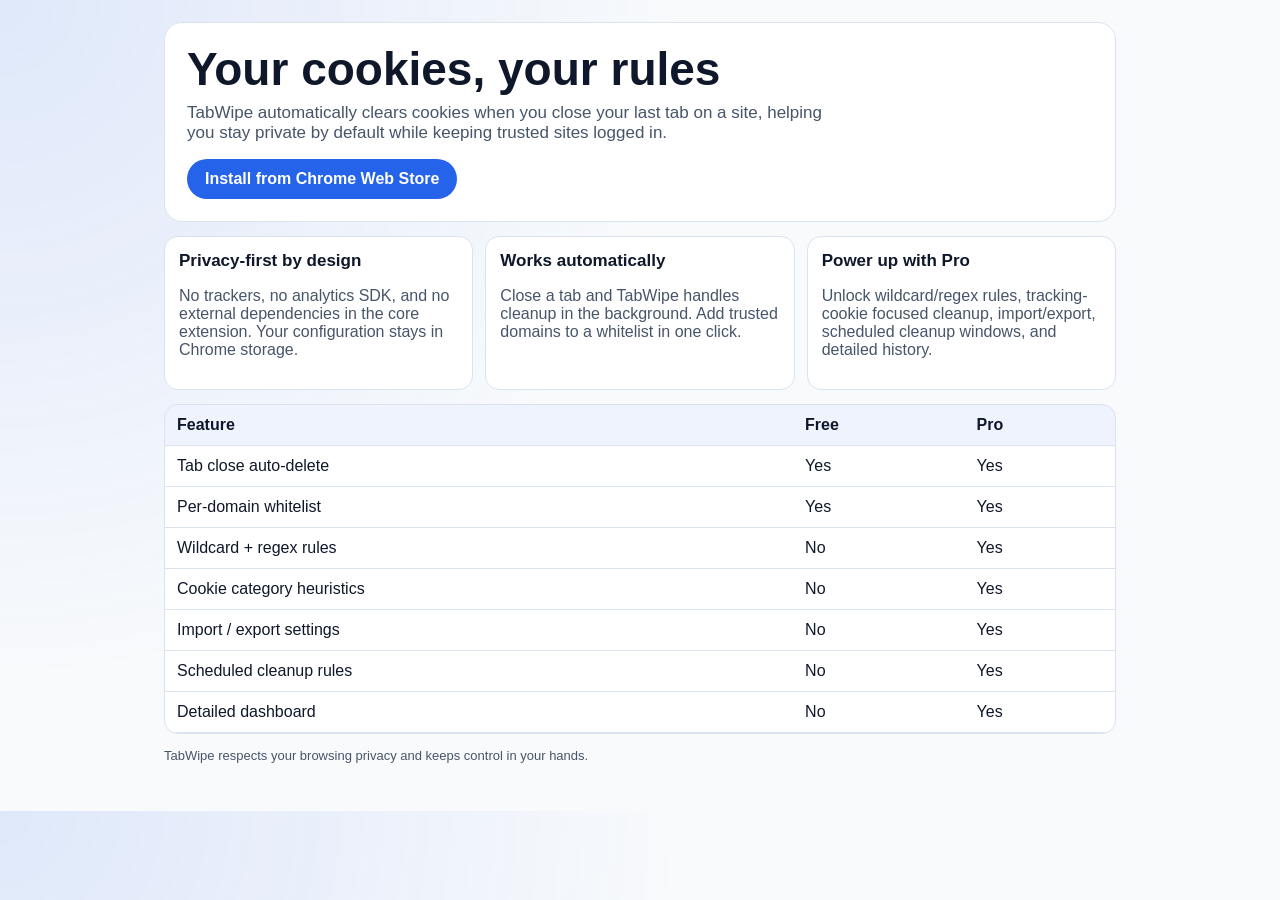
==== docs/index.html @ 3f084142 "feat: TabWipe MVP - Chrome MV3 cookie auto-delete extension - Core: tab close → 5s delay → auto-dele" ====
<!doctype html>
<html lang="en">
  <head>
    <meta charset="utf-8" />
    <meta name="viewport" content="width=device-width, initial-scale=1" />
    <title>TabWipe - Your cookies, your rules</title>
    <style>
      :root {
        --primary: #2563eb;
        --primary-dark: #1d4ed8;
        --bg: #f8fafc;
        --surface: #ffffff;
        --text: #0f172a;
        --muted: #475569;
        --border: #dbe3ee;
      }

      * {
        box-sizing: border-box;
      }

      body {
        margin: 0;
        font-family: -apple-system, BlinkMacSystemFont, "Segoe UI", Roboto, sans-serif;
        color: var(--text);
        background:
          radial-gradient(circle at top left, rgba(37, 99, 235, 0.12), transparent 45%),
          var(--bg);
      }

      .container {
        max-width: 980px;
        margin: 0 auto;
        padding: 22px 14px 48px;
      }

      .hero {
        background: var(--surface);
        border: 1px solid var(--border);
        border-radius: 18px;
        padding: 22px;
      }

      h1 {
        margin: 0;
        font-size: clamp(30px, 5vw, 46px);
        line-height: 1.05;
      }

      .hero p {
        color: var(--muted);
        margin: 10px 0 0;
        max-width: 650px;
        font-size: 17px;
      }

      .cta {
        margin-top: 16px;
        display: inline-flex;
        align-items: center;
        gap: 8px;
        background: var(--primary);
        color: #fff;
        text-decoration: none;
        border-radius: 999px;
        padding: 11px 18px;
        font-weight: 700;
      }

      .cta:hover {
        background: var(--primary-dark);
      }

      .grid {
        margin-top: 14px;
        display: grid;
        grid-template-columns: repeat(auto-fit, minmax(240px, 1fr));
        gap: 12px;
      }

      .card {
        background: var(--surface);
        border: 1px solid var(--border);
        border-radius: 14px;
        padding: 14px;
      }

      .card h2 {
        margin: 0 0 8px;
        font-size: 17px;
      }

      .card p,
      .card li {
        color: var(--muted);
      }

      .compare {
        margin-top: 14px;
        background: var(--surface);
        border: 1px solid var(--border);
        border-radius: 14px;
        overflow: auto;
      }

      table {
        width: 100%;
        border-collapse: collapse;
        min-width: 620px;
      }

      th,
      td {
        text-align: left;
        padding: 11px 12px;
        border-bottom: 1px solid var(--border);
      }

      th {
        background: rgba(37, 99, 235, 0.08);
      }

      footer {
        margin-top: 14px;
        color: var(--muted);
        font-size: 13px;
      }

      @media (prefers-color-scheme: dark) {
        :root {
          --bg: #0b1220;
          --surface: #0f172a;
          --text: #e2e8f0;
          --muted: #94a3b8;
          --border: #1f2937;
        }
      }
    </style>
  </head>
  <body>
    <main class="container">
      <section class="hero">
        <h1>Your cookies, your rules</h1>
        <p>
          TabWipe automatically clears cookies when you close your last tab on a site,
          helping you stay private by default while keeping trusted sites logged in.
        </p>
        <a class="cta" href="https://chrome.google.com/webstore" target="_blank" rel="noreferrer">
          Install from Chrome Web Store
        </a>
      </section>

      <section class="grid">
        <article class="card">
          <h2>Privacy-first by design</h2>
          <p>
            No trackers, no analytics SDK, and no external dependencies in the core extension.
            Your configuration stays in Chrome storage.
          </p>
        </article>
        <article class="card">
          <h2>Works automatically</h2>
          <p>
            Close a tab and TabWipe handles cleanup in the background. Add trusted domains
            to a whitelist in one click.
          </p>
        </article>
        <article class="card">
          <h2>Power up with Pro</h2>
          <p>
            Unlock wildcard/regex rules, tracking-cookie focused cleanup, import/export,
            scheduled cleanup windows, and detailed history.
          </p>
        </article>
      </section>

      <section class="compare">
        <table>
          <thead>
            <tr>
              <th>Feature</th>
              <th>Free</th>
              <th>Pro</th>
            </tr>
          </thead>
          <tbody>
            <tr>
              <td>Tab close auto-delete</td>
              <td>Yes</td>
              <td>Yes</td>
            </tr>
            <tr>
              <td>Per-domain whitelist</td>
              <td>Yes</td>
              <td>Yes</td>
            </tr>
            <tr>
              <td>Wildcard + regex rules</td>
              <td>No</td>
              <td>Yes</td>
            </tr>
            <tr>
              <td>Cookie category heuristics</td>
              <td>No</td>
              <td>Yes</td>
            </tr>
            <tr>
              <td>Import / export settings</td>
              <td>No</td>
              <td>Yes</td>
            </tr>
            <tr>
              <td>Scheduled cleanup rules</td>
              <td>No</td>
              <td>Yes</td>
            </tr>
            <tr>
              <td>Detailed dashboard</td>
              <td>No</td>
              <td>Yes</td>
            </tr>
          </tbody>
        </table>
      </section>

      <footer>
        TabWipe respects your browsing privacy and keeps control in your hands.
      </footer>
    </main>
  </body>
</html>
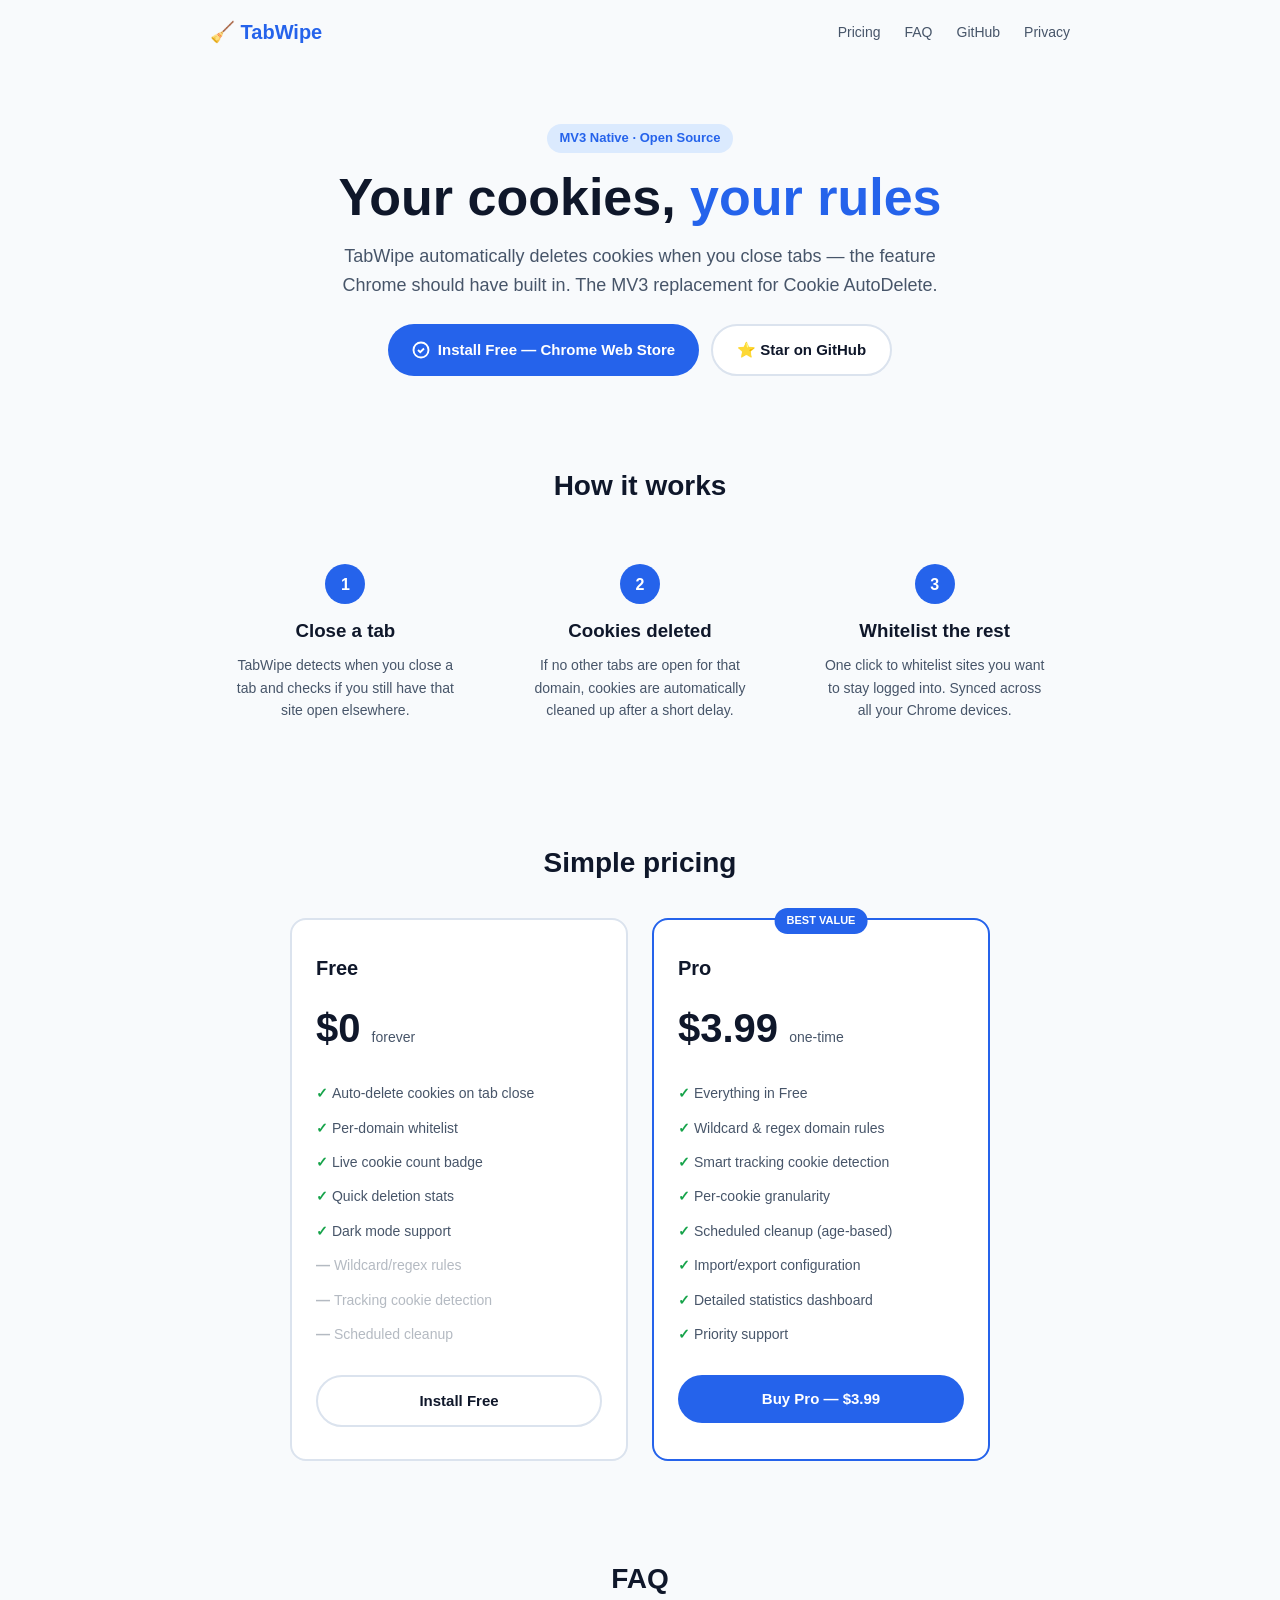
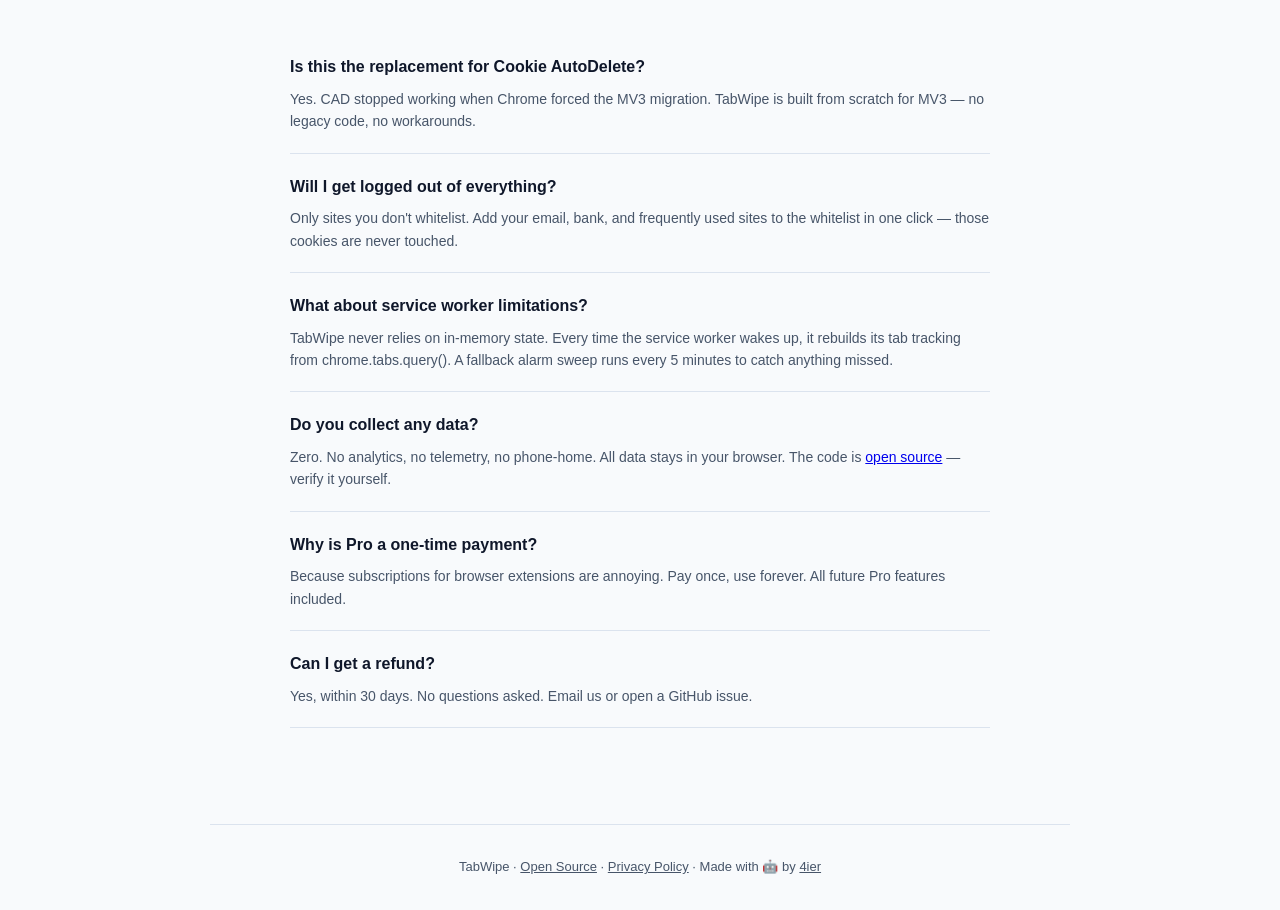
==== commit 29d3c9ed: "feat: landing page with pricing/FAQ, proper README" ====
--- a/docs/index.html
+++ b/docs/index.html
@@ -3,7 +3,9 @@
   <head>
     <meta charset="utf-8" />
     <meta name="viewport" content="width=device-width, initial-scale=1" />
-    <title>TabWipe - Your cookies, your rules</title>
+    <title>TabWipe — Auto-delete cookies when you close tabs</title>
+    <meta name="description" content="Chrome extension that automatically deletes cookies when you close tabs. MV3 native. Open source. The replacement for Cookie AutoDelete." />
+    <link rel="icon" href="../icons/icon32.png" type="image/png" />
     <style>
       :root {
         --primary: #2563eb;
@@ -13,219 +15,198 @@
         --text: #0f172a;
         --muted: #475569;
         --border: #dbe3ee;
-      }
-
-      * {
-        box-sizing: border-box;
-      }
-
+        --green: #16a34a;
+      }
+      * { box-sizing: border-box; margin: 0; }
       body {
-        margin: 0;
         font-family: -apple-system, BlinkMacSystemFont, "Segoe UI", Roboto, sans-serif;
-        color: var(--text);
-        background:
-          radial-gradient(circle at top left, rgba(37, 99, 235, 0.12), transparent 45%),
-          var(--bg);
-      }
-
-      .container {
-        max-width: 980px;
-        margin: 0 auto;
-        padding: 22px 14px 48px;
-      }
-
-      .hero {
-        background: var(--surface);
-        border: 1px solid var(--border);
-        border-radius: 18px;
-        padding: 22px;
-      }
-
-      h1 {
-        margin: 0;
-        font-size: clamp(30px, 5vw, 46px);
-        line-height: 1.05;
-      }
-
-      .hero p {
-        color: var(--muted);
-        margin: 10px 0 0;
-        max-width: 650px;
-        font-size: 17px;
-      }
-
-      .cta {
-        margin-top: 16px;
-        display: inline-flex;
-        align-items: center;
-        gap: 8px;
-        background: var(--primary);
-        color: #fff;
-        text-decoration: none;
-        border-radius: 999px;
-        padding: 11px 18px;
-        font-weight: 700;
-      }
-
-      .cta:hover {
-        background: var(--primary-dark);
-      }
-
-      .grid {
-        margin-top: 14px;
-        display: grid;
-        grid-template-columns: repeat(auto-fit, minmax(240px, 1fr));
-        gap: 12px;
-      }
-
-      .card {
-        background: var(--surface);
-        border: 1px solid var(--border);
-        border-radius: 14px;
-        padding: 14px;
-      }
-
-      .card h2 {
-        margin: 0 0 8px;
-        font-size: 17px;
-      }
-
-      .card p,
-      .card li {
-        color: var(--muted);
-      }
-
-      .compare {
-        margin-top: 14px;
-        background: var(--surface);
-        border: 1px solid var(--border);
-        border-radius: 14px;
-        overflow: auto;
-      }
-
-      table {
-        width: 100%;
-        border-collapse: collapse;
-        min-width: 620px;
-      }
-
-      th,
-      td {
-        text-align: left;
-        padding: 11px 12px;
-        border-bottom: 1px solid var(--border);
-      }
-
-      th {
-        background: rgba(37, 99, 235, 0.08);
-      }
-
-      footer {
-        margin-top: 14px;
-        color: var(--muted);
-        font-size: 13px;
+        color: var(--text); background: var(--bg);
+        line-height: 1.6;
+      }
+      .container { max-width: 900px; margin: 0 auto; padding: 0 20px; }
+
+      /* Nav */
+      nav { padding: 16px 0; display: flex; align-items: center; justify-content: space-between; }
+      nav .logo { font-weight: 800; font-size: 20px; color: var(--primary); text-decoration: none; }
+      nav .links { display: flex; gap: 24px; font-size: 14px; }
+      nav .links a { color: var(--muted); text-decoration: none; }
+      nav .links a:hover { color: var(--text); }
+
+      /* Hero */
+      .hero { text-align: center; padding: 60px 0 40px; }
+      .hero h1 { font-size: clamp(32px, 5vw, 52px); line-height: 1.1; margin-bottom: 16px; }
+      .hero h1 span { color: var(--primary); }
+      .hero p { color: var(--muted); font-size: 18px; max-width: 600px; margin: 0 auto 24px; }
+      .badge { display: inline-block; background: #dbeafe; color: var(--primary); font-size: 13px; font-weight: 600; padding: 4px 12px; border-radius: 999px; margin-bottom: 16px; }
+
+      .cta-group { display: flex; gap: 12px; justify-content: center; flex-wrap: wrap; }
+      .btn { display: inline-flex; align-items: center; gap: 8px; padding: 12px 24px; border-radius: 999px; font-weight: 700; font-size: 15px; text-decoration: none; transition: all 0.2s; }
+      .btn-primary { background: var(--primary); color: #fff; }
+      .btn-primary:hover { background: var(--primary-dark); transform: translateY(-1px); }
+      .btn-outline { border: 2px solid var(--border); color: var(--text); background: var(--surface); }
+      .btn-outline:hover { border-color: var(--primary); color: var(--primary); }
+
+      /* How it works */
+      .section { padding: 48px 0; }
+      .section h2 { font-size: 28px; text-align: center; margin-bottom: 32px; }
+      .steps { display: grid; grid-template-columns: repeat(3, 1fr); gap: 24px; }
+      .step { text-align: center; padding: 24px; }
+      .step-num { display: inline-flex; align-items: center; justify-content: center; width: 40px; height: 40px; border-radius: 50%; background: var(--primary); color: #fff; font-weight: 800; margin-bottom: 12px; }
+      .step h3 { margin-bottom: 8px; }
+      .step p { color: var(--muted); font-size: 14px; }
+
+      /* Pricing */
+      .pricing { display: grid; grid-template-columns: 1fr 1fr; gap: 24px; max-width: 700px; margin: 0 auto; }
+      .price-card { background: var(--surface); border: 2px solid var(--border); border-radius: 16px; padding: 32px 24px; position: relative; }
+      .price-card.featured { border-color: var(--primary); }
+      .price-card.featured::before { content: "BEST VALUE"; position: absolute; top: -12px; left: 50%; transform: translateX(-50%); background: var(--primary); color: #fff; font-size: 11px; font-weight: 700; padding: 4px 12px; border-radius: 999px; }
+      .price-card h3 { font-size: 20px; margin-bottom: 4px; }
+      .price { font-size: 40px; font-weight: 800; margin: 12px 0; }
+      .price small { font-size: 14px; color: var(--muted); font-weight: 400; }
+      .price-card ul { list-style: none; padding: 0; margin: 16px 0 24px; }
+      .price-card li { padding: 6px 0; font-size: 14px; color: var(--muted); }
+      .price-card li::before { content: "✓ "; color: var(--green); font-weight: 700; }
+      .price-card li.disabled { opacity: 0.4; }
+      .price-card li.disabled::before { content: "— "; color: var(--muted); }
+
+      /* FAQ */
+      .faq { max-width: 700px; margin: 0 auto; }
+      .faq-item { border-bottom: 1px solid var(--border); padding: 20px 0; }
+      .faq-item h3 { font-size: 16px; margin-bottom: 8px; }
+      .faq-item p { color: var(--muted); font-size: 14px; }
+
+      /* Footer */
+      footer { padding: 32px 0; border-top: 1px solid var(--border); margin-top: 48px; text-align: center; color: var(--muted); font-size: 13px; }
+      footer a { color: var(--muted); }
+
+      @media (max-width: 640px) {
+        .steps { grid-template-columns: 1fr; }
+        .pricing { grid-template-columns: 1fr; }
       }
 
       @media (prefers-color-scheme: dark) {
-        :root {
-          --bg: #0b1220;
-          --surface: #0f172a;
-          --text: #e2e8f0;
-          --muted: #94a3b8;
-          --border: #1f2937;
-        }
+        :root { --bg: #0b1220; --surface: #0f172a; --text: #e2e8f0; --muted: #94a3b8; --border: #1f2937; }
+        .badge { background: #1e3a5f; }
       }
     </style>
   </head>
   <body>
-    <main class="container">
+    <div class="container">
+      <nav>
+        <a href="/" class="logo">🧹 TabWipe</a>
+        <div class="links">
+          <a href="#pricing">Pricing</a>
+          <a href="#faq">FAQ</a>
+          <a href="https://github.com/4ier/tabwipe" target="_blank">GitHub</a>
+          <a href="privacy.html">Privacy</a>
+        </div>
+      </nav>
+
       <section class="hero">
-        <h1>Your cookies, your rules</h1>
-        <p>
-          TabWipe automatically clears cookies when you close your last tab on a site,
-          helping you stay private by default while keeping trusted sites logged in.
-        </p>
-        <a class="cta" href="https://chrome.google.com/webstore" target="_blank" rel="noreferrer">
-          Install from Chrome Web Store
-        </a>
-      </section>
-
-      <section class="grid">
-        <article class="card">
-          <h2>Privacy-first by design</h2>
-          <p>
-            No trackers, no analytics SDK, and no external dependencies in the core extension.
-            Your configuration stays in Chrome storage.
-          </p>
-        </article>
-        <article class="card">
-          <h2>Works automatically</h2>
-          <p>
-            Close a tab and TabWipe handles cleanup in the background. Add trusted domains
-            to a whitelist in one click.
-          </p>
-        </article>
-        <article class="card">
-          <h2>Power up with Pro</h2>
-          <p>
-            Unlock wildcard/regex rules, tracking-cookie focused cleanup, import/export,
-            scheduled cleanup windows, and detailed history.
-          </p>
-        </article>
-      </section>
-
-      <section class="compare">
-        <table>
-          <thead>
-            <tr>
-              <th>Feature</th>
-              <th>Free</th>
-              <th>Pro</th>
-            </tr>
-          </thead>
-          <tbody>
-            <tr>
-              <td>Tab close auto-delete</td>
-              <td>Yes</td>
-              <td>Yes</td>
-            </tr>
-            <tr>
-              <td>Per-domain whitelist</td>
-              <td>Yes</td>
-              <td>Yes</td>
-            </tr>
-            <tr>
-              <td>Wildcard + regex rules</td>
-              <td>No</td>
-              <td>Yes</td>
-            </tr>
-            <tr>
-              <td>Cookie category heuristics</td>
-              <td>No</td>
-              <td>Yes</td>
-            </tr>
-            <tr>
-              <td>Import / export settings</td>
-              <td>No</td>
-              <td>Yes</td>
-            </tr>
-            <tr>
-              <td>Scheduled cleanup rules</td>
-              <td>No</td>
-              <td>Yes</td>
-            </tr>
-            <tr>
-              <td>Detailed dashboard</td>
-              <td>No</td>
-              <td>Yes</td>
-            </tr>
-          </tbody>
-        </table>
+        <div class="badge">MV3 Native · Open Source</div>
+        <h1>Your cookies, <span>your rules</span></h1>
+        <p>TabWipe automatically deletes cookies when you close tabs — the feature Chrome should have built in. The MV3 replacement for Cookie AutoDelete.</p>
+        <div class="cta-group">
+          <a class="btn btn-primary" href="#" id="installBtn">
+            <svg width="18" height="18" viewBox="0 0 24 24" fill="none" stroke="currentColor" stroke-width="2.5"><circle cx="12" cy="12" r="10"/><path d="M8 12l3 3 5-5"/></svg>
+            Install Free — Chrome Web Store
+          </a>
+          <a class="btn btn-outline" href="https://github.com/4ier/tabwipe" target="_blank">
+            ⭐ Star on GitHub
+          </a>
+        </div>
+      </section>
+
+      <section class="section">
+        <h2>How it works</h2>
+        <div class="steps">
+          <div class="step">
+            <div class="step-num">1</div>
+            <h3>Close a tab</h3>
+            <p>TabWipe detects when you close a tab and checks if you still have that site open elsewhere.</p>
+          </div>
+          <div class="step">
+            <div class="step-num">2</div>
+            <h3>Cookies deleted</h3>
+            <p>If no other tabs are open for that domain, cookies are automatically cleaned up after a short delay.</p>
+          </div>
+          <div class="step">
+            <div class="step-num">3</div>
+            <h3>Whitelist the rest</h3>
+            <p>One click to whitelist sites you want to stay logged into. Synced across all your Chrome devices.</p>
+          </div>
+        </div>
+      </section>
+
+      <section class="section" id="pricing">
+        <h2>Simple pricing</h2>
+        <div class="pricing">
+          <div class="price-card">
+            <h3>Free</h3>
+            <div class="price">$0 <small>forever</small></div>
+            <ul>
+              <li>Auto-delete cookies on tab close</li>
+              <li>Per-domain whitelist</li>
+              <li>Live cookie count badge</li>
+              <li>Quick deletion stats</li>
+              <li>Dark mode support</li>
+              <li class="disabled">Wildcard/regex rules</li>
+              <li class="disabled">Tracking cookie detection</li>
+              <li class="disabled">Scheduled cleanup</li>
+            </ul>
+            <a class="btn btn-outline" href="#" style="width:100%;justify-content:center;">Install Free</a>
+          </div>
+          <div class="price-card featured">
+            <h3>Pro</h3>
+            <div class="price">$3.99 <small>one-time</small></div>
+            <ul>
+              <li>Everything in Free</li>
+              <li>Wildcard & regex domain rules</li>
+              <li>Smart tracking cookie detection</li>
+              <li>Per-cookie granularity</li>
+              <li>Scheduled cleanup (age-based)</li>
+              <li>Import/export configuration</li>
+              <li>Detailed statistics dashboard</li>
+              <li>Priority support</li>
+            </ul>
+            <a class="btn btn-primary" href="#" style="width:100%;justify-content:center;" id="buyBtn">Buy Pro — $3.99</a>
+          </div>
+        </div>
+      </section>
+
+      <section class="section" id="faq">
+        <h2>FAQ</h2>
+        <div class="faq">
+          <div class="faq-item">
+            <h3>Is this the replacement for Cookie AutoDelete?</h3>
+            <p>Yes. CAD stopped working when Chrome forced the MV3 migration. TabWipe is built from scratch for MV3 — no legacy code, no workarounds.</p>
+          </div>
+          <div class="faq-item">
+            <h3>Will I get logged out of everything?</h3>
+            <p>Only sites you don't whitelist. Add your email, bank, and frequently used sites to the whitelist in one click — those cookies are never touched.</p>
+          </div>
+          <div class="faq-item">
+            <h3>What about service worker limitations?</h3>
+            <p>TabWipe never relies on in-memory state. Every time the service worker wakes up, it rebuilds its tab tracking from chrome.tabs.query(). A fallback alarm sweep runs every 5 minutes to catch anything missed.</p>
+          </div>
+          <div class="faq-item">
+            <h3>Do you collect any data?</h3>
+            <p>Zero. No analytics, no telemetry, no phone-home. All data stays in your browser. The code is <a href="https://github.com/4ier/tabwipe">open source</a> — verify it yourself.</p>
+          </div>
+          <div class="faq-item">
+            <h3>Why is Pro a one-time payment?</h3>
+            <p>Because subscriptions for browser extensions are annoying. Pay once, use forever. All future Pro features included.</p>
+          </div>
+          <div class="faq-item">
+            <h3>Can I get a refund?</h3>
+            <p>Yes, within 30 days. No questions asked. Email us or open a GitHub issue.</p>
+          </div>
+        </div>
       </section>
 
       <footer>
-        TabWipe respects your browsing privacy and keeps control in your hands.
+        <p>TabWipe · <a href="https://github.com/4ier/tabwipe">Open Source</a> · <a href="privacy.html">Privacy Policy</a> · Made with 🤖 by <a href="https://github.com/4ier">4ier</a></p>
       </footer>
-    </main>
+    </div>
   </body>
 </html>
